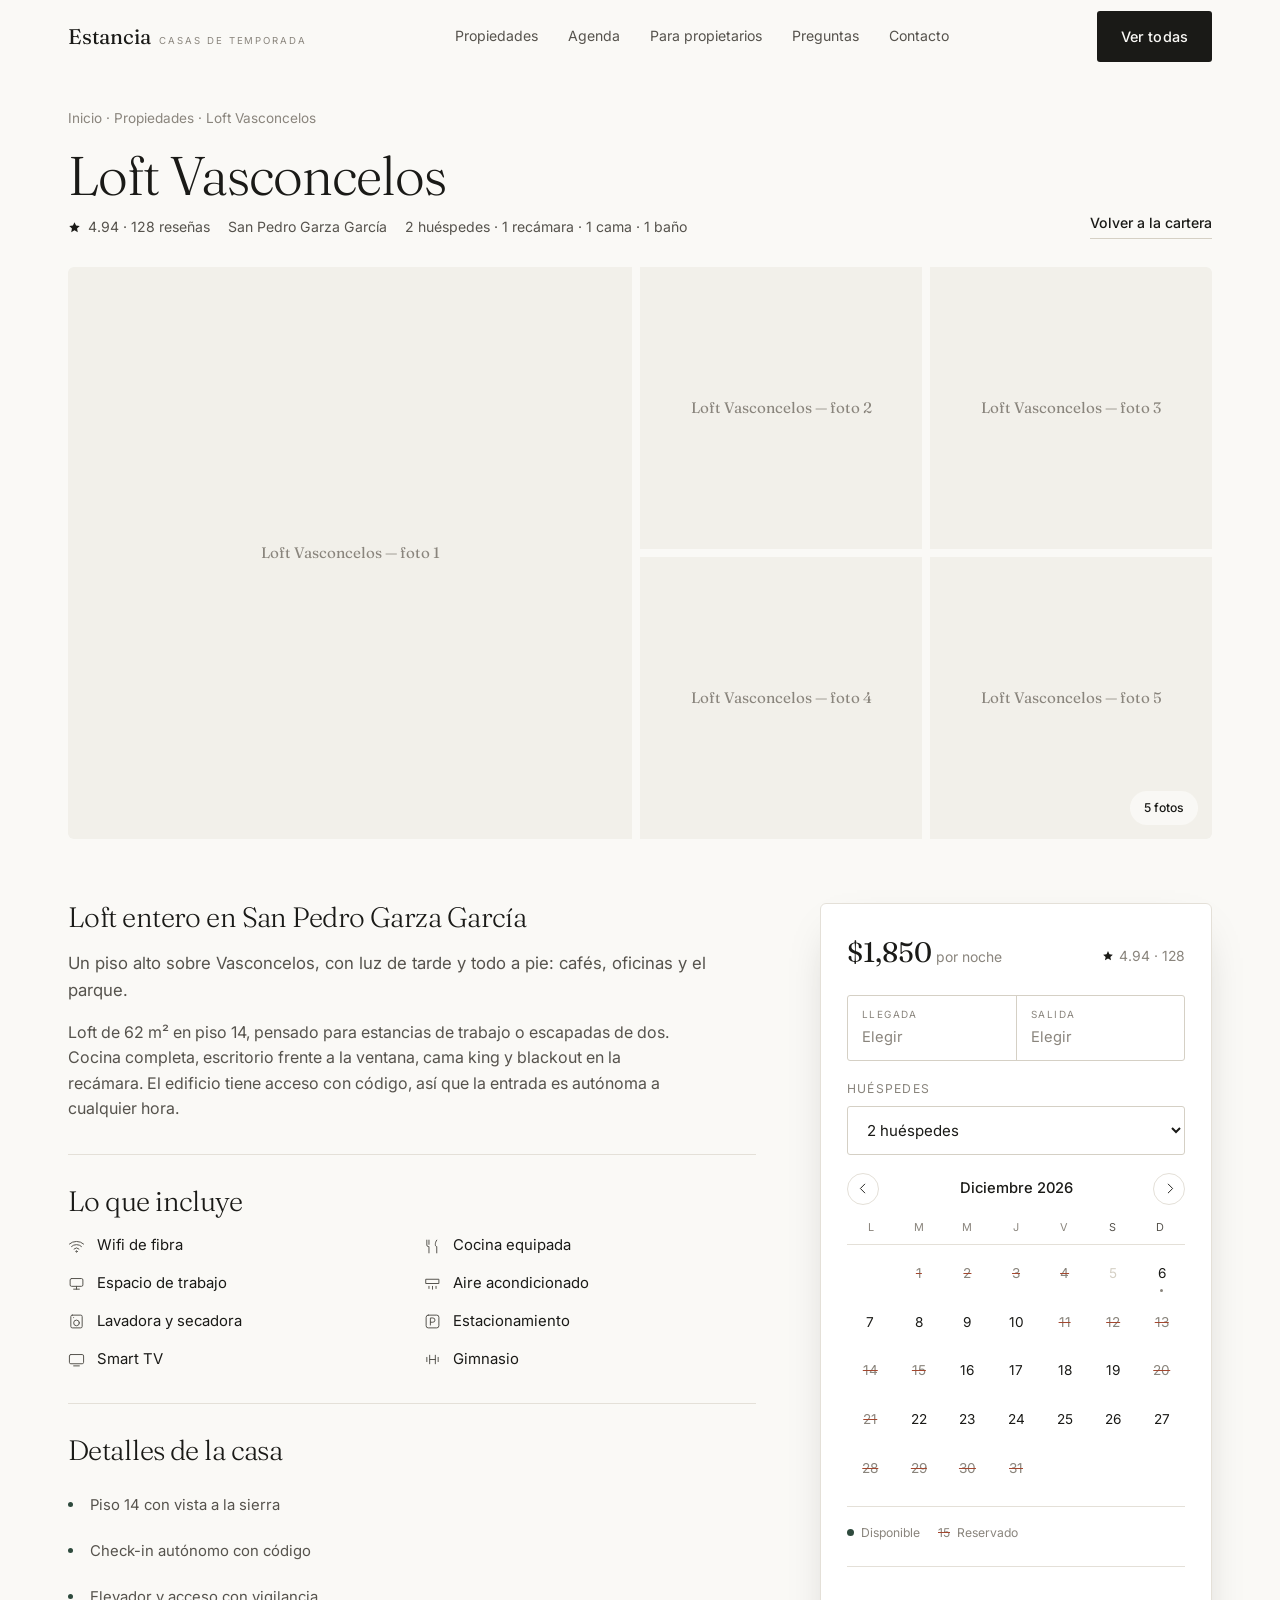
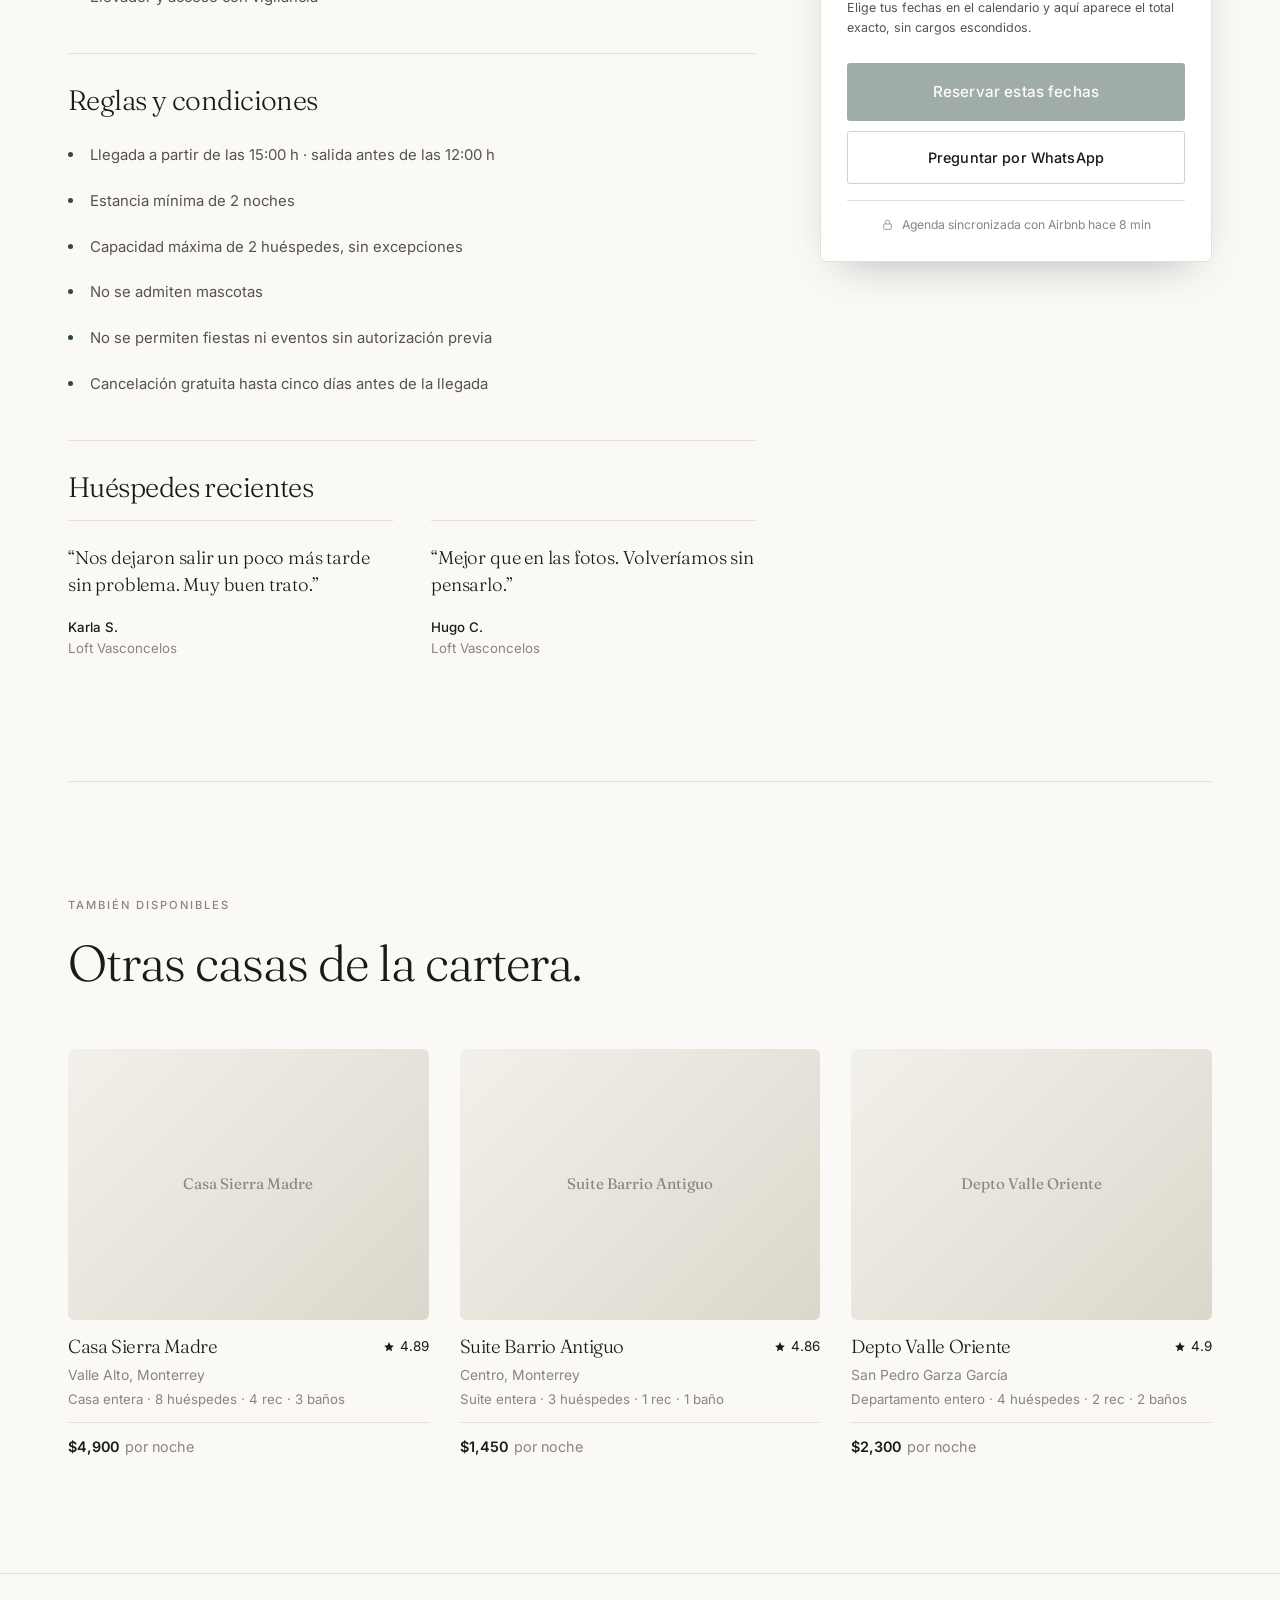
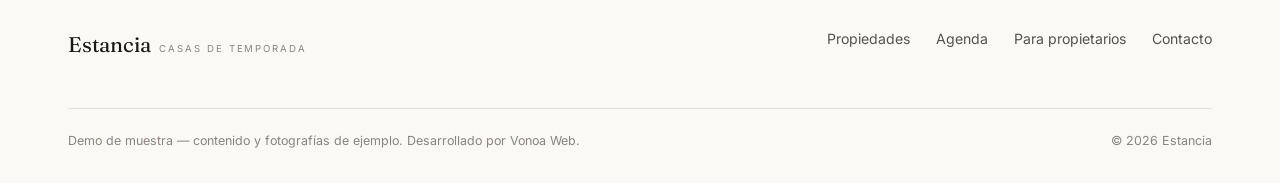
==== propiedad.html @ e2301057 "Demo Estancia: sitio de propiedades con agenda de Airbnb Demo para el prospecto que administra propi" ====
<!DOCTYPE html>
<html lang="es">
<head>
  <meta charset="UTF-8" />
  <meta name="viewport" content="width=device-width, initial-scale=1.0" />
  <title>Propiedad — Estancia</title>
  <meta name="description" content="Disponibilidad en tiempo real, tarifas y reserva de la propiedad." />
  <link rel="preconnect" href="https://fonts.googleapis.com" />
  <link rel="preconnect" href="https://fonts.gstatic.com" crossorigin />
  <link href="https://fonts.googleapis.com/css2?family=Fraunces:opsz,wght@9..144,300;9..144,400;9..144,500&family=Inter:wght@400;500;600&display=swap" rel="stylesheet" />
  <link rel="stylesheet" href="css/styles.css" />
  <link rel="icon" type="image/svg+xml" href="data:image/svg+xml,%3Csvg xmlns='http://www.w3.org/2000/svg' viewBox='0 0 32 32'%3E%3Crect width='32' height='32' fill='%232e4a3d'/%3E%3Cpath d='M8 18l8-7 8 7v7H8z' fill='none' stroke='%23faf9f6' stroke-width='1.6'/%3E%3C/svg%3E" />
</head>
<body>

  <header class="encabezado encabezado--solido" id="encabezado">
    <div class="contenedor encabezado__fila">
      <a href="index.html" class="logo">
        <span class="logo__nombre">Estancia</span>
        <span class="logo__sub">Casas de temporada</span>
      </a>

      <nav class="nav" id="nav">
        <a href="index.html#propiedades">Propiedades</a>
        <a href="index.html#agenda">Agenda</a>
        <a href="index.html#propietarios">Para propietarios</a>
        <a href="index.html#preguntas">Preguntas</a>
        <a href="index.html#contacto">Contacto</a>
      </nav>

      <div class="encabezado__acciones">
        <a href="index.html#propiedades" class="btn btn--solido">Ver todas</a>
        <button class="menu-btn" id="menuBtn" aria-label="Menú" aria-expanded="false">
          <span></span><span></span><span></span>
        </button>
      </div>
    </div>
  </header>

  <main class="contenedor" id="contenido">
    <p class="migas">
      <a href="index.html">Inicio</a> ·
      <a href="index.html#propiedades">Propiedades</a> ·
      <span id="migaNombre"></span>
    </p>

    <div class="prop-cabeza">
      <div>
        <h1 id="propNombre"></h1>
        <div class="prop-cabeza__meta" id="propMeta"></div>
      </div>
      <a href="index.html#propiedades" class="enlace">Volver a la cartera</a>
    </div>

    <div class="galeria" id="galeria"></div>

    <div class="prop-cuerpo">
      <div>
        <section class="bloque">
          <h2 id="propTipo"></h2>
          <p id="propResumen" style="font-size:1.05rem"></p>
          <p id="propDescripcion" style="margin-top:16px"></p>
        </section>

        <section class="bloque">
          <h2>Lo que incluye</h2>
          <ul class="amenidades" id="propAmenidades"></ul>
        </section>

        <section class="bloque">
          <h2>Detalles de la casa</h2>
          <ul class="lista-puntos" id="propDetalles"></ul>
        </section>

        <section class="bloque">
          <h2>Reglas y condiciones</h2>
          <ul class="lista-puntos" id="propReglas"></ul>
        </section>

        <section class="bloque">
          <h2>Huéspedes recientes</h2>
          <div class="resenas" id="propResenas" style="grid-template-columns:1fr 1fr"></div>
        </section>
      </div>

      <aside class="reserva" id="reserva">
        <div class="reserva__precio">
          <div><strong id="precioNoche"></strong> <span>por noche</span></div>
          <span class="ficha__rating" id="ratingPanel"></span>
        </div>

        <div class="reserva__fechas">
          <div class="reserva__fecha">
            <span>Llegada</span>
            <strong class="vacia" id="txtEntrada">Elegir</strong>
          </div>
          <div class="reserva__fecha">
            <span>Salida</span>
            <strong class="vacia" id="txtSalida">Elegir</strong>
          </div>
        </div>

        <div class="campo" style="margin-bottom:18px">
          <label for="huespedesProp">Huéspedes</label>
          <select id="huespedesProp"></select>
        </div>

        <div id="calProp"></div>

        <ul class="desglose" id="desglose"></ul>

        <div class="reserva__acciones">
          <button type="button" class="btn btn--acento btn--grande btn--bloque" id="btnReservar">Reservar estas fechas</button>
          <a class="btn btn--linea btn--bloque" id="btnWhats" target="_blank" rel="noopener">Preguntar por WhatsApp</a>
        </div>

        <p class="reserva__pie" id="pieSincro"></p>
      </aside>
    </div>

    <section class="seccion seccion--linea" id="similares">
      <div class="encabezado-seccion">
        <div>
          <span class="antetitulo">También disponibles</span>
          <h2>Otras casas de la cartera.</h2>
        </div>
      </div>
      <div class="cartera" id="carteraSimilares"></div>
    </section>
  </main>

  <footer class="pie">
    <div class="contenedor">
      <div class="pie__fila">
        <a href="index.html" class="logo">
          <span class="logo__nombre">Estancia</span>
          <span class="logo__sub">Casas de temporada</span>
        </a>
        <nav class="pie__enlaces">
          <a href="index.html#propiedades">Propiedades</a>
          <a href="index.html#agenda">Agenda</a>
          <a href="index.html#propietarios">Para propietarios</a>
          <a href="index.html#contacto">Contacto</a>
        </nav>
      </div>
      <div class="pie__nota">
        <span>Demo de muestra — contenido y fotografías de ejemplo. Desarrollado por Vonoa Web.</span>
        <span>&copy; <span id="anio"></span> Estancia</span>
      </div>
    </div>
  </footer>

  <!-- visor de fotos -->
  <div class="visor" id="visor" role="dialog" aria-modal="true" aria-label="Fotografías">
    <button class="visor__cerrar" id="visorCerrar" aria-label="Cerrar">&times;</button>
    <button class="visor__nav visor__nav--izq" data-visor="-1" aria-label="Anterior">
      <svg viewBox="0 0 24 24"><path d="M14 5l-7 7 7 7"/></svg>
    </button>
    <img id="visorImg" src="" alt="" />
    <button class="visor__nav visor__nav--der" data-visor="1" aria-label="Siguiente">
      <svg viewBox="0 0 24 24"><path d="M10 5l7 7-7 7"/></svg>
    </button>
    <span class="visor__cuenta" id="visorCuenta"></span>
  </div>

  <div class="modal" id="modal" role="dialog" aria-modal="true">
    <div class="modal__caja">
      <button class="modal__cerrar" data-cierra-modal aria-label="Cerrar">&times;</button>
      <div id="modalCuerpo"></div>
    </div>
  </div>

  <div class="aviso-flotante" id="avisoFlotante" role="status"></div>

  <script src="js/data.js"></script>
  <script src="js/calendario.js"></script>
  <script src="js/main.js"></script>
  <script src="js/propiedad.js"></script>
</body>
</html>
---- css/styles.css ----
/* ==========================================================================
   Estancia — hoja de estilo unica
   Papel, tinta y un solo acento. Sin librerias.
   ========================================================================== */

:root {
  --papel: #faf9f6;
  --papel-2: #f2f0ea;
  --blanco: #ffffff;
  --tinta: #1a1a17;
  --tinta-2: #56534d;
  --tinta-3: #8a857d;
  --linea: #e4e0d8;
  --linea-fuerte: #d5d0c5;
  --acento: #2e4a3d;
  --acento-2: #3d6153;
  --acento-suave: #eaf0ec;
  --alerta: #a4472f;

  --serif: 'Fraunces', 'Georgia', serif;
  --sans: 'Inter', -apple-system, BlinkMacSystemFont, 'Segoe UI', sans-serif;

  --r: 3px;
  --r-lg: 6px;
  --sombra: 0 18px 44px -22px rgba(26, 26, 23, 0.35);
  --sombra-suave: 0 2px 14px -6px rgba(26, 26, 23, 0.18);
  --transicion: 0.35s cubic-bezier(0.22, 0.7, 0.2, 1);
  --alto-encabezado: 74px;
}

*,
*::before,
*::after { box-sizing: border-box; }

* { margin: 0; padding: 0; }

html {
  scroll-behavior: smooth;
  scroll-padding-top: calc(var(--alto-encabezado) + 16px);
  -webkit-text-size-adjust: 100%;
}

body {
  background: var(--papel);
  color: var(--tinta);
  font-family: var(--sans);
  font-size: 16px;
  line-height: 1.6;
  font-weight: 400;
  -webkit-font-smoothing: antialiased;
  overflow-x: hidden;
}

img { display: block; max-width: 100%; height: auto; }
a { color: inherit; text-decoration: none; }
button, input, select, textarea { font: inherit; color: inherit; }
button { background: none; border: 0; cursor: pointer; }
ul, ol { list-style: none; }

::selection { background: var(--acento); color: var(--papel); }

:focus-visible {
  outline: 2px solid var(--acento);
  outline-offset: 3px;
  border-radius: 2px;
}

/* ---------- tipografia ---------- */

h1, h2, h3, .serif {
  font-family: var(--serif);
  font-weight: 300;
  letter-spacing: -0.02em;
  line-height: 1.04;
  font-variation-settings: 'SOFT' 0, 'WONK' 0;
}

h1 { font-size: clamp(2.7rem, 6.4vw, 4.8rem); }
h2 { font-size: clamp(2rem, 4.2vw, 3.15rem); }
h3 { font-size: clamp(1.15rem, 2vw, 1.4rem); line-height: 1.2; }

.antetitulo {
  font-family: var(--sans);
  font-size: 0.7rem;
  font-weight: 500;
  letter-spacing: 0.18em;
  text-transform: uppercase;
  color: var(--tinta-3);
  display: block;
  margin-bottom: 22px;
}

.entrada { font-size: clamp(1rem, 1.5vw, 1.12rem); color: var(--tinta-2); max-width: 56ch; }
.tenue { color: var(--tinta-3); }
.min { font-size: 0.85rem; }

/* ---------- estructura ---------- */

.contenedor {
  width: 100%;
  max-width: 1240px;
  margin: 0 auto;
  padding: 0 clamp(20px, 5vw, 48px);
}

.seccion { padding: clamp(70px, 9vw, 130px) 0; }
.seccion--corta { padding: clamp(52px, 6vw, 84px) 0; }
.seccion--linea { border-top: 1px solid var(--linea); }

.encabezado-seccion {
  display: flex;
  align-items: flex-end;
  justify-content: space-between;
  gap: 32px;
  flex-wrap: wrap;
  margin-bottom: clamp(36px, 5vw, 60px);
}
.encabezado-seccion p { max-width: 46ch; color: var(--tinta-2); }

/* ---------- botones ---------- */

.btn {
  display: inline-flex;
  align-items: center;
  justify-content: center;
  gap: 10px;
  padding: 14px 24px;
  border-radius: var(--r);
  font-size: 0.9rem;
  font-weight: 500;
  letter-spacing: 0.01em;
  transition: background var(--transicion), color var(--transicion), border-color var(--transicion), transform var(--transicion);
  white-space: nowrap;
}
.btn svg { width: 17px; height: 17px; flex: none; }

.btn--solido { background: var(--tinta); color: var(--papel); }
.btn--solido:hover { background: var(--acento); }

.btn--acento { background: var(--acento); color: var(--papel); }
.btn--acento:hover { background: var(--acento-2); }

.btn--linea { border: 1px solid var(--linea-fuerte); color: var(--tinta); }
.btn--linea:hover { border-color: var(--tinta); background: var(--blanco); }

.btn--claro { background: var(--papel); color: var(--tinta); }
.btn--claro:hover { background: var(--blanco); }

.btn--bloque { width: 100%; }
.btn--grande { padding: 17px 30px; font-size: 0.95rem; }
.btn[disabled] { opacity: 0.45; cursor: not-allowed; }

.enlace {
  display: inline-flex;
  align-items: center;
  gap: 8px;
  font-size: 0.88rem;
  font-weight: 500;
  border-bottom: 1px solid var(--linea-fuerte);
  padding-bottom: 3px;
  transition: border-color var(--transicion), color var(--transicion);
}
.enlace:hover { border-color: var(--tinta); }
.enlace svg { width: 15px; height: 15px; transition: transform var(--transicion); }
.enlace:hover svg { transform: translateX(4px); }

/* ---------- encabezado ---------- */

.encabezado {
  position: fixed;
  inset: 0 0 auto 0;
  z-index: 60;
  height: var(--alto-encabezado);
  display: flex;
  align-items: center;
  transition: background var(--transicion), border-color var(--transicion);
  border-bottom: 1px solid transparent;
}
.encabezado--solido {
  background: rgba(250, 249, 246, 0.9);
  backdrop-filter: saturate(140%) blur(12px);
  border-bottom-color: var(--linea);
}
.encabezado__fila {
  display: flex;
  align-items: center;
  justify-content: space-between;
  gap: 28px;
  width: 100%;
}

.logo { display: flex; align-items: baseline; gap: 9px; }
.logo__nombre { font-family: var(--serif); font-size: 1.32rem; letter-spacing: -0.01em; }
.logo__sub {
  font-size: 0.6rem;
  letter-spacing: 0.2em;
  text-transform: uppercase;
  color: var(--tinta-3);
  padding-bottom: 2px;
}

.nav { display: flex; align-items: center; gap: 30px; }
.nav a {
  font-size: 0.88rem;
  color: var(--tinta-2);
  transition: color var(--transicion);
  position: relative;
}
.nav a::after {
  content: '';
  position: absolute;
  left: 0;
  bottom: -5px;
  width: 0;
  height: 1px;
  background: var(--tinta);
  transition: width var(--transicion);
}
.nav a:hover { color: var(--tinta); }
.nav a:hover::after { width: 100%; }

.encabezado__acciones { display: flex; align-items: center; gap: 14px; }

.menu-btn { display: none; width: 40px; height: 40px; position: relative; }
.menu-btn span {
  position: absolute;
  left: 9px;
  width: 22px;
  height: 1.5px;
  background: var(--tinta);
  transition: transform var(--transicion), opacity var(--transicion);
}
.menu-btn span:nth-child(1) { top: 15px; }
.menu-btn span:nth-child(2) { top: 21px; }
.menu-btn span:nth-child(3) { top: 27px; }
.menu-abierto .menu-btn span:nth-child(1) { transform: translateY(6px) rotate(45deg); }
.menu-abierto .menu-btn span:nth-child(2) { opacity: 0; }
.menu-abierto .menu-btn span:nth-child(3) { transform: translateY(-6px) rotate(-45deg); }

/* ---------- portada ---------- */

.portada { padding: calc(var(--alto-encabezado) + clamp(42px, 6.5vw, 84px)) 0 0; }
.portada__alto {
  display: grid;
  grid-template-columns: 1.45fr 1fr;
  gap: clamp(26px, 4vw, 64px);
  align-items: end;
}
.portada h1 em { font-style: italic; font-weight: 300; }
.portada__bajada {
  margin-bottom: 10px;
  max-width: 42ch;
  font-size: clamp(1rem, 1.3vw, 1.1rem);
  color: var(--tinta-2);
}

.portada__marco {
  margin-top: clamp(40px, 6vw, 72px);
  position: relative;
  border-radius: var(--r-lg);
  overflow: hidden;
  aspect-ratio: 21 / 9;
  background: var(--papel-2);
}
.portada__marco img { width: 100%; height: 100%; object-fit: cover; }
.portada__sello {
  position: absolute;
  left: 24px;
  bottom: 24px;
  display: flex;
  align-items: center;
  gap: 10px;
  padding: 10px 16px;
  border-radius: 999px;
  background: rgba(250, 249, 246, 0.94);
  backdrop-filter: blur(8px);
  font-size: 0.78rem;
  font-weight: 500;
}

/* ---------- buscador ---------- */

.buscador {
  margin-top: clamp(34px, 4vw, 46px);
  background: var(--blanco);
  border: 1px solid var(--linea);
  border-radius: var(--r-lg);
  box-shadow: var(--sombra-suave);
  display: grid;
  grid-template-columns: 1.1fr 1.1fr 0.9fr auto;
  align-items: stretch;
  position: relative;
  max-width: 880px;
}
.buscador__campo {
  padding: 15px 22px;
  border-right: 1px solid var(--linea);
  text-align: left;
  display: flex;
  flex-direction: column;
  gap: 3px;
  transition: background var(--transicion);
  min-width: 0;
}
.buscador__campo:hover { background: var(--papel); }
.buscador__campo.activo { background: var(--papel); }
.buscador__campo > span {
  font-size: 0.64rem;
  letter-spacing: 0.16em;
  text-transform: uppercase;
  color: var(--tinta-3);
}
.buscador__campo strong,
.buscador__campo select {
  font-size: 0.94rem;
  font-weight: 500;
  border: 0;
  background: none;
  padding: 0;
  cursor: pointer;
  white-space: nowrap;
  overflow: hidden;
  text-overflow: ellipsis;
}
.buscador__campo strong:not(.puesto) { color: var(--tinta-3); font-weight: 400; }
.buscador__accion { padding: 10px; display: flex; align-items: center; }
.buscador__accion .btn { height: 100%; padding-inline: 26px; }

.buscador__popover {
  position: absolute;
  top: calc(100% + 10px);
  left: 0;
  z-index: 40;
  background: var(--blanco);
  border: 1px solid var(--linea);
  border-radius: var(--r-lg);
  box-shadow: var(--sombra);
  padding: 18px 20px 14px;
  display: none;
}
.buscador__popover.abierto { display: block; }
.buscador__popover-pie {
  display: flex;
  justify-content: space-between;
  align-items: center;
  gap: 16px;
  border-top: 1px solid var(--linea);
  margin-top: 8px;
  padding-top: 12px;
}

.buscador__resultado {
  margin-top: 18px;
  font-size: 0.88rem;
  color: var(--tinta-2);
  display: flex;
  align-items: center;
  gap: 14px;
  flex-wrap: wrap;
  min-height: 22px;
}
.buscador__resultado button { text-decoration: underline; text-underline-offset: 3px; font-size: 0.85rem; }

/* ---------- cifras ---------- */

.cifras {
  display: grid;
  grid-template-columns: repeat(4, 1fr);
  gap: 1px;
  background: var(--linea);
  border: 1px solid var(--linea);
  border-radius: var(--r-lg);
  overflow: hidden;
}
.cifra { background: var(--papel); padding: 28px 26px; }
.cifra strong {
  font-family: var(--serif);
  font-size: clamp(1.9rem, 3vw, 2.5rem);
  font-weight: 300;
  display: block;
  line-height: 1;
}
.cifra span { font-size: 0.8rem; color: var(--tinta-3); display: block; margin-top: 10px; }

/* ---------- filtros ---------- */

.filtros { display: flex; gap: 8px; flex-wrap: wrap; }
.chip {
  padding: 8px 16px;
  border: 1px solid var(--linea-fuerte);
  border-radius: 999px;
  font-size: 0.83rem;
  color: var(--tinta-2);
  transition: all var(--transicion);
}
.chip:hover { border-color: var(--tinta); color: var(--tinta); }
.chip.activo { background: var(--tinta); border-color: var(--tinta); color: var(--papel); }

/* ---------- cartera ---------- */

.cartera {
  display: grid;
  grid-template-columns: repeat(3, 1fr);
  gap: clamp(28px, 3vw, 40px) clamp(20px, 2.4vw, 32px);
}

.ficha { display: block; position: relative; }
.ficha__marco {
  position: relative;
  aspect-ratio: 4 / 3;
  border-radius: var(--r-lg);
  overflow: hidden;
  background: var(--papel-2);
}
.ficha__marco img {
  width: 100%;
  height: 100%;
  object-fit: cover;
  transition: transform 0.7s cubic-bezier(0.22, 0.7, 0.2, 1);
}
.ficha:hover .ficha__marco img { transform: scale(1.045); }

.ficha__etiqueta {
  position: absolute;
  top: 14px;
  left: 14px;
  background: rgba(250, 249, 246, 0.94);
  backdrop-filter: blur(6px);
  padding: 6px 12px;
  border-radius: 999px;
  font-size: 0.72rem;
  font-weight: 500;
  letter-spacing: 0.02em;
}
.ficha__etiqueta--libre { background: var(--acento); color: var(--papel); }

.ficha__cuerpo { padding-top: 16px; }
.ficha__titulo {
  display: flex;
  align-items: baseline;
  justify-content: space-between;
  gap: 14px;
}
.ficha__titulo h3 { font-size: 1.18rem; }
.ficha__rating { font-size: 0.84rem; display: flex; align-items: center; gap: 5px; white-space: nowrap; }
.ficha__rating svg { width: 12px; height: 12px; fill: var(--tinta); }
.ficha__zona { font-size: 0.87rem; color: var(--tinta-3); margin-top: 5px; }
.ficha__meta { font-size: 0.83rem; color: var(--tinta-3); margin-top: 3px; }
.ficha__precio {
  margin-top: 12px;
  font-size: 0.9rem;
  display: flex;
  align-items: baseline;
  gap: 6px;
  border-top: 1px solid var(--linea);
  padding-top: 12px;
}
.ficha__precio strong { font-weight: 600; }
.ficha--oculta { display: none; }

.vacio {
  grid-column: 1 / -1;
  text-align: center;
  padding: 60px 20px;
  border: 1px dashed var(--linea-fuerte);
  border-radius: var(--r-lg);
  color: var(--tinta-2);
}

/* ---------- calendario ---------- */

.cal { --celda: 40px; user-select: none; }

.cal__barra {
  display: flex;
  align-items: center;
  justify-content: space-between;
  gap: 12px;
  margin-bottom: 14px;
}
.cal__meses-titulo {
  flex: 1;
  display: flex;
  justify-content: space-around;
  gap: 20px;
}
.cal__meses-titulo span {
  font-size: 0.92rem;
  font-weight: 500;
  text-align: center;
  flex: 1;
}
.cal__nav {
  width: 32px;
  height: 32px;
  border: 1px solid var(--linea);
  border-radius: 999px;
  display: grid;
  place-items: center;
  transition: border-color var(--transicion), background var(--transicion);
  flex: none;
}
.cal__nav:hover { border-color: var(--tinta); background: var(--blanco); }
.cal__nav svg { width: 15px; height: 15px; fill: none; stroke: currentColor; stroke-width: 1.5; stroke-linecap: round; stroke-linejoin: round; }

.cal__meses { display: flex; gap: 30px; }
.cal__mes { flex: 1; min-width: 0; }

.cal__semana, .cal__grid { display: grid; grid-template-columns: repeat(7, 1fr); }
.cal__semana {
  margin-bottom: 6px;
  border-bottom: 1px solid var(--linea);
  padding-bottom: 8px;
}
.cal__semana span {
  text-align: center;
  font-size: 0.68rem;
  letter-spacing: 0.08em;
  color: var(--tinta-3);
  text-transform: uppercase;
}
.cal__semana .es-finde { color: var(--tinta-2); }

.cal__grid { gap: 2px; }
.cal__hueco { aspect-ratio: 1; }

.cal__dia {
  aspect-ratio: 1;
  display: grid;
  place-items: center;
  font-size: 0.85rem;
  border-radius: var(--r);
  position: relative;
  transition: background var(--transicion), color var(--transicion);
}
button.cal__dia:not([disabled]):hover { background: var(--papel-2); }

.cal__dia--pasado { color: var(--linea-fuerte); }
.cal__dia--ocupado {
  color: var(--tinta-3);
  text-decoration: line-through;
  text-decoration-color: var(--alerta);
  text-decoration-thickness: 1px;
}
.cal__dia--hoy::after {
  content: '';
  position: absolute;
  bottom: 5px;
  width: 3px;
  height: 3px;
  border-radius: 999px;
  background: var(--tinta-3);
}

.cal__dia--rango { background: var(--acento-suave); border-radius: 0; }
.cal__dia--entrada,
.cal__dia--salida { background: var(--acento) !important; color: var(--papel); }
.cal__dia--entrada { border-radius: var(--r) 0 0 var(--r); }
.cal__dia--salida { border-radius: 0 var(--r) var(--r) 0; }
.cal__dia--entrada.cal__dia--salida { border-radius: var(--r); }
.cal__dia--tentativo { opacity: 0.75; }
.cal__dia--salida.cal__dia--ocupado { text-decoration: none; }

.cal__pie {
  display: flex;
  align-items: center;
  justify-content: space-between;
  gap: 16px;
  flex-wrap: wrap;
  margin-top: 14px;
  padding-top: 12px;
  border-top: 1px solid var(--linea);
  min-height: 40px;
}
.cal__leyenda { display: flex; gap: 18px; font-size: 0.76rem; color: var(--tinta-3); }
.cal__leyenda li { display: flex; align-items: center; gap: 7px; }
.punto { width: 7px; height: 7px; border-radius: 999px; display: inline-block; }
.punto--libre { background: var(--acento); }
.punto--ocupado { background: var(--linea-fuerte); }
.muestra-ocupado {
  color: var(--tinta-3);
  text-decoration: line-through;
  text-decoration-color: var(--alerta);
  font-size: 0.76rem;
}
.cal__aviso { font-size: 0.78rem; color: var(--alerta); text-align: right; }

.cal--lectura .cal__dia { cursor: default; }
.cal--lectura .cal__dia--ocupado {
  background: var(--papel-2);
  text-decoration: none;
  color: var(--tinta-3);
}
/* un dia que ya paso no se pinta como ocupado: seria ruido */
.cal--lectura .cal__dia--pasado { background: none; color: var(--linea-fuerte); }

/* ---------- sincronizacion ---------- */

.sincro { display: grid; grid-template-columns: 1fr 1fr; gap: clamp(36px, 5vw, 80px); align-items: center; }

.pasos { margin-top: 34px; }
.pasos li {
  display: grid;
  grid-template-columns: 30px 1fr;
  gap: 18px;
  padding: 20px 0;
  border-top: 1px solid var(--linea);
}
.pasos li:last-child { border-bottom: 1px solid var(--linea); }
.pasos b {
  font-family: var(--serif);
  font-size: 1.05rem;
  font-weight: 400;
  color: var(--tinta-3);
}
.pasos h3 { font-size: 1.02rem; font-family: var(--sans); font-weight: 600; letter-spacing: 0; }
.pasos p { font-size: 0.9rem; color: var(--tinta-2); margin-top: 5px; }

.panel-agenda {
  background: var(--blanco);
  border: 1px solid var(--linea);
  border-radius: var(--r-lg);
  padding: clamp(20px, 2.5vw, 28px);
  box-shadow: var(--sombra-suave);
}
.panel-agenda__cabeza {
  display: flex;
  justify-content: space-between;
  align-items: flex-start;
  gap: 16px;
  margin-bottom: 18px;
}
.panel-agenda__cabeza h3 { font-family: var(--sans); font-size: 1rem; font-weight: 600; letter-spacing: 0; }
.panel-agenda__cabeza p { font-size: 0.8rem; color: var(--tinta-3); margin-top: 3px; }

.sello-sincro {
  display: inline-flex;
  align-items: center;
  gap: 8px;
  font-size: 0.74rem;
  font-weight: 500;
  color: var(--acento);
  background: var(--acento-suave);
  padding: 6px 12px;
  border-radius: 999px;
  white-space: nowrap;
}
.sello-sincro i {
  width: 6px;
  height: 6px;
  border-radius: 999px;
  background: var(--acento);
  animation: latido 2.4s ease-in-out infinite;
}
@keyframes latido {
  0%, 100% { opacity: 1; transform: scale(1); }
  50% { opacity: 0.35; transform: scale(0.8); }
}

.selector-prop { display: flex; gap: 6px; flex-wrap: wrap; margin-bottom: 20px; }
.selector-prop button {
  font-size: 0.78rem;
  padding: 6px 12px;
  border-radius: 999px;
  border: 1px solid var(--linea);
  color: var(--tinta-2);
  transition: all var(--transicion);
}
.selector-prop button.activo { background: var(--acento-suave); border-color: var(--acento); color: var(--acento); }

.panel-agenda__pie {
  margin-top: 18px;
  padding-top: 16px;
  border-top: 1px solid var(--linea);
  display: flex;
  justify-content: space-between;
  gap: 12px;
  font-size: 0.8rem;
  color: var(--tinta-3);
  flex-wrap: wrap;
}

/* ---------- bloque oscuro ---------- */

.oscuro { background: var(--tinta); color: var(--papel); }
.oscuro h2, .oscuro h3 { color: var(--papel); }
.oscuro .antetitulo { color: rgba(250, 249, 246, 0.5); }
.oscuro p { color: rgba(250, 249, 246, 0.72); }
.oscuro .servicios li { border-top-color: rgba(250, 249, 246, 0.16); }
.oscuro .servicios li:last-child { border-bottom-color: rgba(250, 249, 246, 0.16); }

.propietarios { display: grid; grid-template-columns: 0.9fr 1.1fr; gap: clamp(36px, 5vw, 80px); }
.servicios li { padding: 22px 0; border-top: 1px solid var(--linea); }
.servicios li:last-child { border-bottom: 1px solid var(--linea); }
.servicios h3 { font-family: var(--sans); font-size: 1rem; font-weight: 600; letter-spacing: 0; }
.servicios p { font-size: 0.9rem; margin-top: 6px; }

/* ---------- resenas ---------- */

.resenas { display: grid; grid-template-columns: repeat(3, 1fr); gap: clamp(24px, 3vw, 44px); }
.resena { border-top: 1px solid var(--linea); padding-top: 24px; }
.resena blockquote {
  font-family: var(--serif);
  font-size: 1.16rem;
  font-weight: 300;
  line-height: 1.45;
  letter-spacing: -0.01em;
}
.resena figcaption { margin-top: 18px; font-size: 0.83rem; color: var(--tinta-3); }
.resena figcaption strong { color: var(--tinta); font-weight: 500; display: block; }

/* ---------- preguntas ---------- */

.preguntas { max-width: 800px; }
.preguntas details { border-bottom: 1px solid var(--linea); }
.preguntas details:first-child { border-top: 1px solid var(--linea); }
.preguntas summary {
  padding: 24px 0;
  cursor: pointer;
  list-style: none;
  display: flex;
  justify-content: space-between;
  gap: 24px;
  align-items: center;
  font-size: 1.02rem;
  font-weight: 500;
}
.preguntas summary::-webkit-details-marker { display: none; }
.preguntas summary::after {
  content: '';
  width: 11px;
  height: 11px;
  flex: none;
  border-right: 1.5px solid var(--tinta-3);
  border-bottom: 1.5px solid var(--tinta-3);
  transform: rotate(45deg) translate(-2px, -2px);
  transition: transform var(--transicion);
}
.preguntas details[open] summary::after { transform: rotate(-135deg) translate(-2px, -2px); }
.preguntas p { padding-bottom: 26px; color: var(--tinta-2); max-width: 68ch; }

/* ---------- contacto ---------- */

.contacto { display: grid; grid-template-columns: 1fr 1fr; gap: clamp(36px, 5vw, 80px); }
.formulario { display: grid; gap: 16px; }
.campo { display: grid; gap: 7px; }
.campo label { font-size: 0.76rem; letter-spacing: 0.1em; text-transform: uppercase; color: var(--tinta-3); }
.campo input,
.campo textarea,
.campo select {
  border: 1px solid var(--linea-fuerte);
  border-radius: var(--r);
  padding: 13px 15px;
  background: var(--blanco);
  font-size: 0.94rem;
  transition: border-color var(--transicion);
  width: 100%;
}
.campo textarea { resize: vertical; min-height: 110px; }
.campo input:focus, .campo textarea:focus, .campo select:focus { outline: none; border-color: var(--acento); }
.dupla { display: grid; grid-template-columns: 1fr 1fr; gap: 16px; }

.datos-contacto li { padding: 18px 0; border-top: 1px solid var(--linea); }
.datos-contacto li:last-child { border-bottom: 1px solid var(--linea); }
.datos-contacto span { font-size: 0.74rem; letter-spacing: 0.12em; text-transform: uppercase; color: var(--tinta-3); display: block; margin-bottom: 5px; }
.datos-contacto a, .datos-contacto strong { font-size: 1rem; font-weight: 500; }

/* ---------- pie ---------- */

.pie { border-top: 1px solid var(--linea); padding: 54px 0 32px; }
.pie__fila { display: flex; justify-content: space-between; gap: 32px; flex-wrap: wrap; align-items: flex-start; }
.pie__enlaces { display: flex; gap: 26px; flex-wrap: wrap; font-size: 0.88rem; color: var(--tinta-2); }
.pie__enlaces a:hover { color: var(--tinta); }
.pie__nota {
  margin-top: 46px;
  padding-top: 22px;
  border-top: 1px solid var(--linea);
  display: flex;
  justify-content: space-between;
  gap: 20px;
  flex-wrap: wrap;
  font-size: 0.78rem;
  color: var(--tinta-3);
}

/* ---------- pagina de propiedad ---------- */

.migas {
  padding-top: calc(var(--alto-encabezado) + 34px);
  font-size: 0.85rem;
  color: var(--tinta-3);
}
.migas a:hover { color: var(--tinta); }

.prop-cabeza {
  display: flex;
  justify-content: space-between;
  align-items: flex-end;
  gap: 28px;
  flex-wrap: wrap;
  margin: 18px 0 28px;
}
.prop-cabeza h1 { font-size: clamp(2.2rem, 4.4vw, 3.4rem); }
.prop-cabeza__meta { display: flex; gap: 18px; flex-wrap: wrap; font-size: 0.88rem; color: var(--tinta-2); margin-top: 12px; }
.prop-cabeza__meta span { display: flex; align-items: center; gap: 7px; }
.prop-cabeza__meta svg { width: 13px; height: 13px; fill: var(--tinta); }

.galeria {
  display: grid;
  grid-template-columns: 2fr 1fr 1fr;
  grid-template-rows: repeat(2, 1fr);
  gap: 8px;
  aspect-ratio: 16 / 8;
  border-radius: var(--r-lg);
  overflow: hidden;
}
.galeria button { position: relative; overflow: hidden; background: var(--papel-2); }
.galeria button:first-child { grid-row: span 2; }
.galeria img { width: 100%; height: 100%; object-fit: cover; transition: transform 0.7s cubic-bezier(0.22, 0.7, 0.2, 1); }
.galeria button:hover img { transform: scale(1.04); }
.galeria__mas {
  position: absolute;
  right: 14px;
  bottom: 14px;
  background: rgba(250, 249, 246, 0.94);
  padding: 7px 14px;
  border-radius: 999px;
  font-size: 0.76rem;
  font-weight: 500;
}

.prop-cuerpo {
  display: grid;
  grid-template-columns: 1fr 392px;
  gap: clamp(40px, 5vw, 72px);
  align-items: start;
  padding: clamp(44px, 5vw, 68px) 0 clamp(60px, 7vw, 100px);
}

.bloque { padding: 32px 0; border-top: 1px solid var(--linea); }
.bloque:first-child { border-top: 0; padding-top: 0; }
.bloque h2 { font-size: clamp(1.4rem, 2.2vw, 1.75rem); margin-bottom: 18px; }
.bloque p { color: var(--tinta-2); max-width: 62ch; }

.amenidades { display: grid; grid-template-columns: repeat(2, 1fr); gap: 14px 24px; }
.amenidades li { display: flex; align-items: center; gap: 12px; font-size: 0.93rem; }
.amenidades svg { width: 17px; height: 17px; flex: none; stroke: var(--tinta-2); fill: none; stroke-width: 1.4; stroke-linecap: round; stroke-linejoin: round; }

.lista-puntos li { padding: 11px 0 11px 22px; position: relative; font-size: 0.93rem; color: var(--tinta-2); }
.lista-puntos li::before {
  content: '';
  position: absolute;
  left: 0;
  top: 19px;
  width: 5px;
  height: 5px;
  border-radius: 999px;
  background: var(--acento);
}

/* panel de reserva */

.reserva {
  position: sticky;
  top: calc(var(--alto-encabezado) + 22px);
  background: var(--blanco);
  border: 1px solid var(--linea);
  border-radius: var(--r-lg);
  box-shadow: var(--sombra);
  padding: clamp(20px, 2.4vw, 26px);
}
.reserva__precio { display: flex; align-items: baseline; justify-content: space-between; gap: 12px; flex-wrap: wrap; }
.reserva__precio strong { font-family: var(--serif); font-size: 1.75rem; font-weight: 400; }
.reserva__precio span { font-size: 0.87rem; color: var(--tinta-3); }

.reserva__fechas {
  display: grid;
  grid-template-columns: 1fr 1fr;
  border: 1px solid var(--linea-fuerte);
  border-radius: var(--r);
  margin: 20px 0 18px;
  overflow: hidden;
}
.reserva__fecha { padding: 11px 14px; }
.reserva__fecha + .reserva__fecha { border-left: 1px solid var(--linea-fuerte); }
.reserva__fecha span { font-size: 0.62rem; letter-spacing: 0.14em; text-transform: uppercase; color: var(--tinta-3); display: block; }
.reserva__fecha strong { font-size: 0.92rem; font-weight: 500; display: block; margin-top: 3px; }
.reserva__fecha strong.vacia { color: var(--tinta-3); font-weight: 400; }

.desglose { margin: 20px 0 18px; padding-top: 18px; border-top: 1px solid var(--linea); font-size: 0.9rem; }
.desglose li { display: flex; justify-content: space-between; gap: 16px; padding: 7px 0; color: var(--tinta-2); }
.desglose li.descuento { color: var(--acento); }
.desglose li.total {
  border-top: 1px solid var(--linea);
  margin-top: 10px;
  padding-top: 14px;
  color: var(--tinta);
  font-weight: 600;
  font-size: 1rem;
}
.desglose__nota { font-size: 0.78rem; color: var(--tinta-3); margin-top: 6px; }

.reserva__acciones { display: grid; gap: 10px; }
.reserva__pie svg {
  width: 13px;
  height: 13px;
  flex: none;
  fill: none;
  stroke: currentColor;
  stroke-width: 1.5;
}
.reserva__pie {
  margin-top: 16px;
  padding-top: 14px;
  border-top: 1px solid var(--linea);
  font-size: 0.76rem;
  color: var(--tinta-3);
  display: flex;
  align-items: center;
  gap: 8px;
  justify-content: center;
  text-align: center;
}

/* ---------- galeria ampliada ---------- */

.visor {
  position: fixed;
  inset: 0;
  z-index: 90;
  background: rgba(20, 19, 16, 0.94);
  display: none;
  place-items: center;
  padding: clamp(16px, 4vw, 48px);
}
.visor.abierto { display: grid; }
.visor img { max-width: 100%; max-height: 84vh; object-fit: contain; border-radius: var(--r); }
.visor__cerrar { position: absolute; top: 20px; right: 24px; color: var(--papel); font-size: 1.6rem; line-height: 1; padding: 8px; }
.visor__nav {
  position: absolute;
  top: 50%;
  transform: translateY(-50%);
  color: var(--papel);
  width: 46px;
  height: 46px;
  display: grid;
  place-items: center;
  border: 1px solid rgba(250, 249, 246, 0.3);
  border-radius: 999px;
  transition: background var(--transicion);
}
.visor__nav:hover { background: rgba(250, 249, 246, 0.14); }
.visor__nav svg { width: 18px; height: 18px; fill: none; stroke: currentColor; stroke-width: 1.5; stroke-linecap: round; stroke-linejoin: round; }
.visor__nav--izq { left: clamp(12px, 3vw, 32px); }
.visor__nav--der { right: clamp(12px, 3vw, 32px); }
.visor__cuenta { position: absolute; bottom: 26px; color: rgba(250, 249, 246, 0.7); font-size: 0.82rem; }

/* ---------- modal ---------- */

.modal {
  position: fixed;
  inset: 0;
  z-index: 95;
  background: rgba(20, 19, 16, 0.55);
  backdrop-filter: blur(3px);
  display: none;
  place-items: center;
  padding: 20px;
}
.modal.abierto { display: grid; }
.modal__caja {
  background: var(--papel);
  border-radius: var(--r-lg);
  max-width: 520px;
  width: 100%;
  padding: clamp(26px, 4vw, 38px);
  box-shadow: var(--sombra);
  position: relative;
  max-height: 90vh;
  overflow-y: auto;
}
.modal__cerrar { position: absolute; top: 14px; right: 18px; font-size: 1.5rem; line-height: 1; color: var(--tinta-3); }
.modal__cerrar:hover { color: var(--tinta); }
.modal h3 { margin-bottom: 8px; }
.modal p { color: var(--tinta-2); font-size: 0.93rem; }
.modal .resumen {
  margin: 22px 0;
  border: 1px solid var(--linea);
  border-radius: var(--r);
  background: var(--blanco);
}
.modal .resumen li {
  display: flex;
  justify-content: space-between;
  gap: 16px;
  padding: 12px 16px;
  font-size: 0.9rem;
  border-bottom: 1px solid var(--linea);
}
.modal .resumen li:last-child { border-bottom: 0; font-weight: 600; }
.modal .resumen span { color: var(--tinta-3); }
.enlace-demo {
  display: block;
  background: var(--papel-2);
  border-radius: var(--r);
  padding: 12px 14px;
  font-family: ui-monospace, 'SF Mono', Menlo, monospace;
  font-size: 0.76rem;
  color: var(--tinta-2);
  word-break: break-all;
  margin-bottom: 18px;
}
.modal__acciones { display: grid; grid-template-columns: 1fr 1fr; gap: 10px; }

/* ---------- aviso flotante ---------- */

.aviso-flotante {
  position: fixed;
  left: 50%;
  bottom: 28px;
  transform: translate(-50%, 20px);
  background: var(--tinta);
  color: var(--papel);
  padding: 12px 22px;
  border-radius: 999px;
  font-size: 0.85rem;
  z-index: 100;
  opacity: 0;
  pointer-events: none;
  transition: opacity var(--transicion), transform var(--transicion);
}
.aviso-flotante.visible { opacity: 1; transform: translate(-50%, 0); }

/* ---------- imagen sin cargar ---------- */

.sin-foto {
  background:
    linear-gradient(135deg, var(--papel-2) 0%, #e7e3da 55%, #dcd7cc 100%);
  position: relative;
}
.sin-foto::after {
  content: attr(data-nombre);
  position: absolute;
  inset: 0;
  display: grid;
  place-items: center;
  font-family: var(--serif);
  font-size: 0.95rem;
  color: var(--tinta-3);
  text-align: center;
  padding: 12px;
}
.sin-foto img { display: none; }

/* ---------- animacion de entrada ---------- */

.revelar {
  opacity: 0;
  transform: translateY(16px);
  transition: opacity 0.75s cubic-bezier(0.22, 0.7, 0.2, 1), transform 0.75s cubic-bezier(0.22, 0.7, 0.2, 1);
}
.revelar.visible { opacity: 1; transform: none; }

/* ==========================================================================
   Adaptable
   ========================================================================== */

@media (max-width: 1080px) {
  .prop-cuerpo { grid-template-columns: 1fr 340px; }
  .cartera { grid-template-columns: repeat(2, 1fr); }
}

@media (max-width: 900px) {
  .sincro, .propietarios, .contacto { grid-template-columns: 1fr; }
  .resenas { grid-template-columns: 1fr; gap: 8px; }
  .cifras { grid-template-columns: repeat(2, 1fr); }
  .prop-cuerpo { grid-template-columns: 1fr; }
  .reserva { position: static; }
  .galeria { grid-template-columns: 1fr 1fr; aspect-ratio: 4 / 3; }
  .galeria button:first-child { grid-column: span 2; grid-row: auto; }
  .galeria button:nth-child(n + 4) { display: none; }
}

@media (max-width: 820px) {
  .nav {
    position: fixed;
    inset: var(--alto-encabezado) 0 auto 0;
    background: var(--papel);
    flex-direction: column;
    align-items: flex-start;
    gap: 0;
    padding: 12px clamp(20px, 5vw, 48px) 28px;
    border-bottom: 1px solid var(--linea);
    transform: translateY(-130%);
    transition: transform var(--transicion);
    box-shadow: var(--sombra);
  }
  .menu-abierto .nav { transform: none; }
  .nav a { padding: 15px 0; width: 100%; border-bottom: 1px solid var(--linea); font-size: 1rem; }
  .nav a::after { display: none; }
  .menu-btn { display: block; }
  .encabezado__acciones .btn { display: none; }

  .buscador { grid-template-columns: 1fr 1fr; max-width: none; }
  .buscador__campo:nth-child(2) { border-right: 0; }
  .buscador__campo:nth-child(3) { border-right: 0; border-top: 1px solid var(--linea); }
  .buscador__accion { border-top: 1px solid var(--linea); padding: 12px; }
  .buscador__popover { left: 0; right: 0; }

  .portada__alto { grid-template-columns: 1fr; gap: 22px; }
  .portada__bajada { margin-bottom: 0; }
  .portada__marco { aspect-ratio: 16 / 10; }
  .prop-cabeza { align-items: flex-start; }
}

@media (max-width: 560px) {
  :root { --alto-encabezado: 66px; }
  .cartera { grid-template-columns: 1fr; }
  .cifras { grid-template-columns: 1fr; }
  .amenidades { grid-template-columns: 1fr; }
  .dupla { grid-template-columns: 1fr; }
  .modal__acciones { grid-template-columns: 1fr; }
  .encabezado-seccion { align-items: flex-start; }
  .cal { --celda: 36px; }
  .galeria { aspect-ratio: 3 / 2; }
  .galeria button:nth-child(n + 3) { display: none; }
  .portada__sello { left: 14px; bottom: 14px; font-size: 0.72rem; padding: 8px 13px; }
}

@media (prefers-reduced-motion: reduce) {
  *, *::before, *::after {
    animation-duration: 0.01ms !important;
    animation-iteration-count: 1 !important;
    transition-duration: 0.01ms !important;
    scroll-behavior: auto !important;
  }
  .revelar { opacity: 1; transform: none; }
}

@media print {
  .encabezado, .buscador, .reserva__acciones, .menu-btn { display: none; }
}
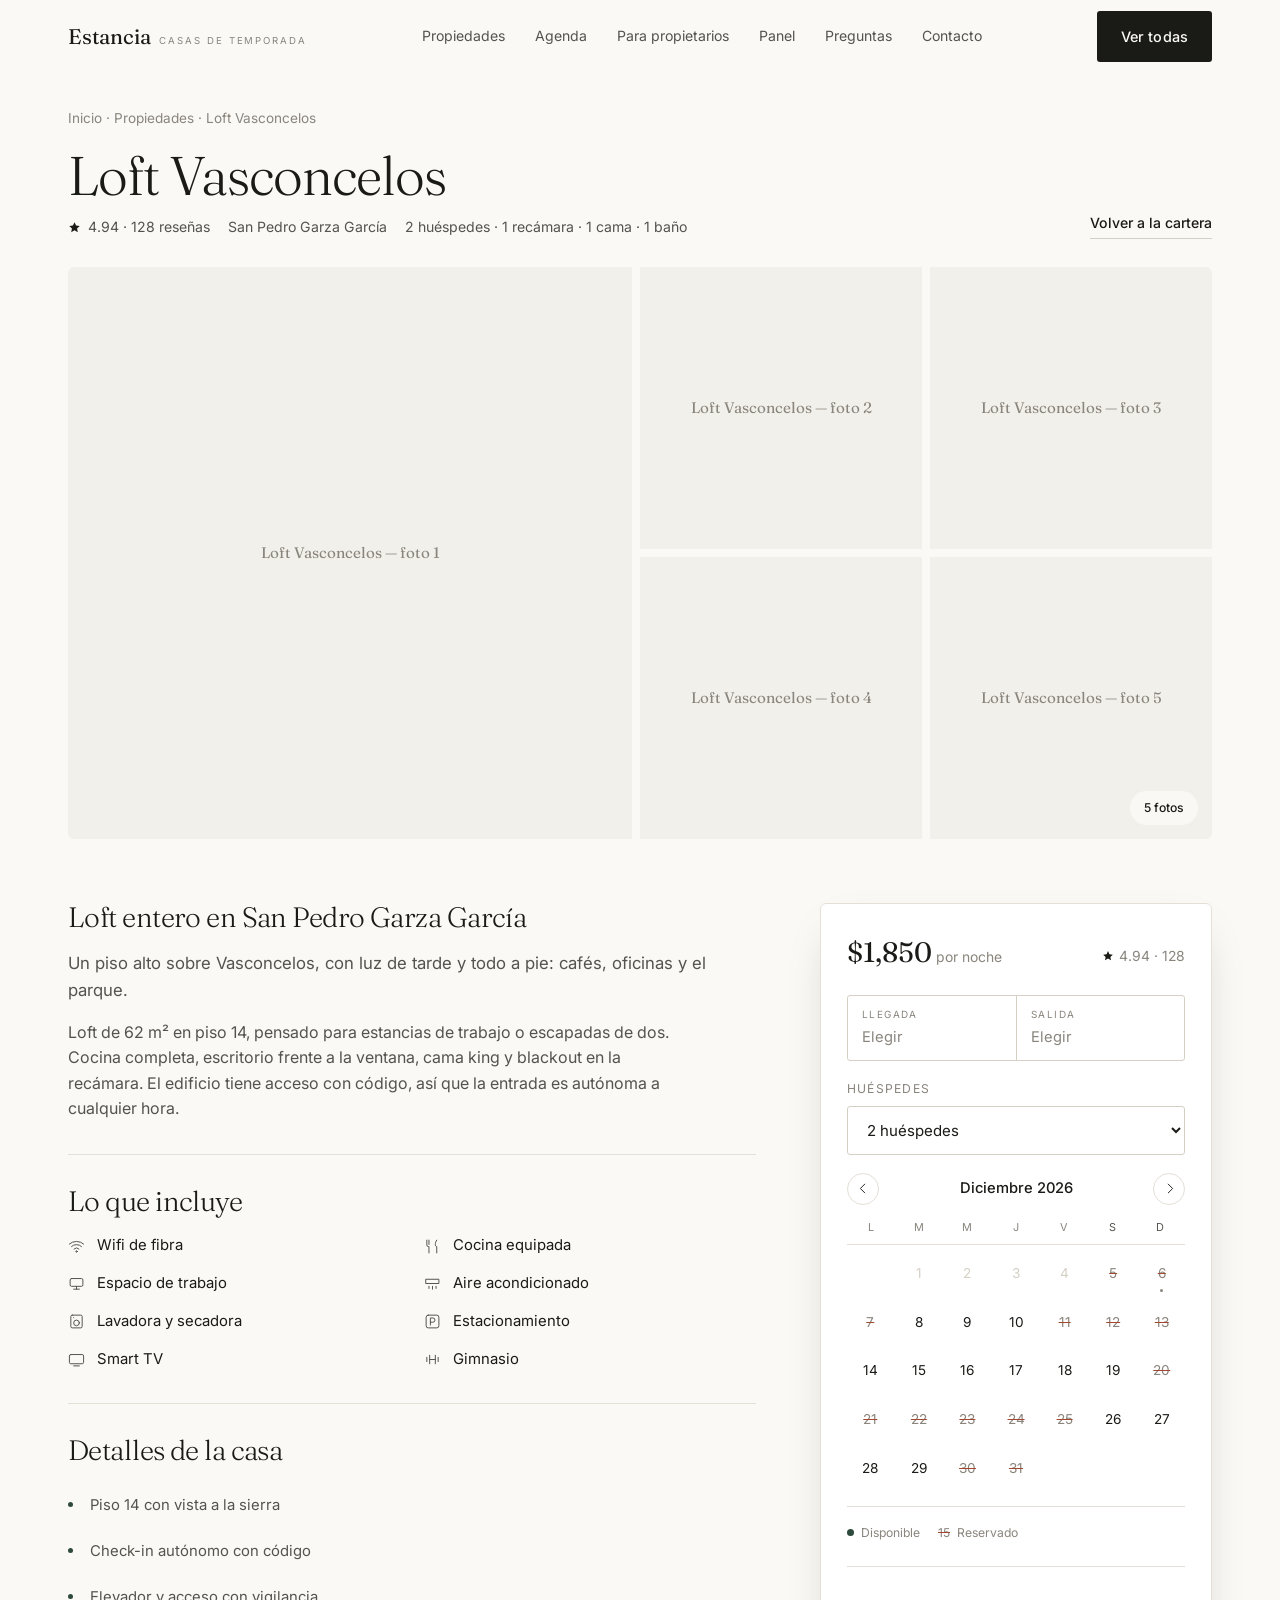
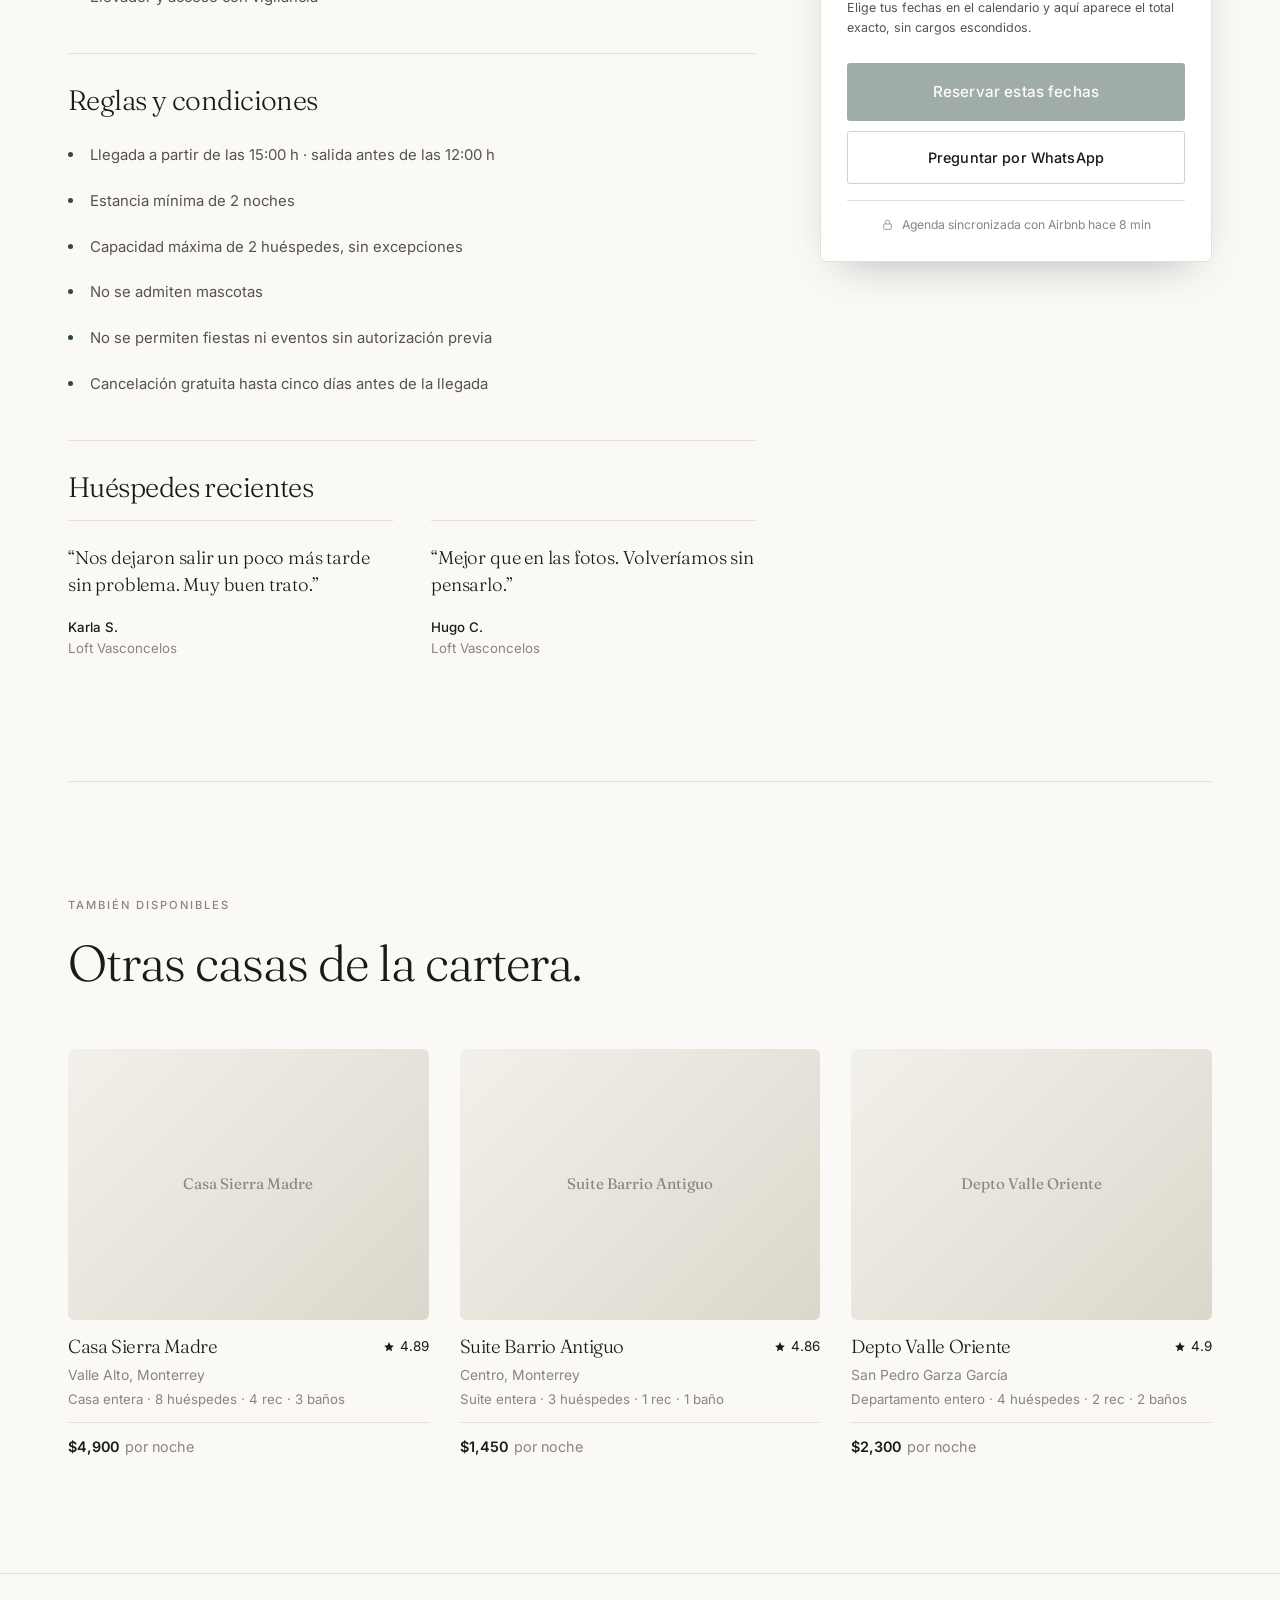
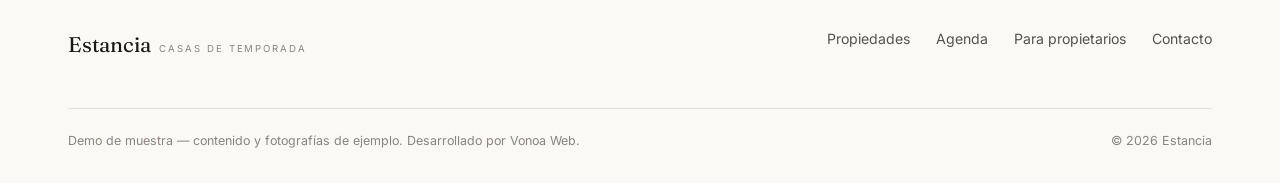
==== commit 9a54d1f5: "Panel del anfitrion: la agenda de las seis casas en una pantalla El cliente administra propiedades, " ====
--- a/propiedad.html
+++ b/propiedad.html
@@ -24,6 +24,7 @@
         <a href="index.html#propiedades">Propiedades</a>
         <a href="index.html#agenda">Agenda</a>
         <a href="index.html#propietarios">Para propietarios</a>
+        <a href="panel.html">Panel</a>
         <a href="index.html#preguntas">Preguntas</a>
         <a href="index.html#contacto">Contacto</a>
       </nav>
--- a/css/styles.css
+++ b/css/styles.css
@@ -1140,3 +1140,290 @@
 @media print {
   .encabezado, .buscador, .reserva__acciones, .menu-btn { display: none; }
 }
+
+/* ==========================================================================
+   Panel del anfitrion — panel.html
+   Misma paleta, otra densidad: aqui manda el dato, no la foto.
+   ========================================================================== */
+
+/* ---------- cabecera del panel ---------- */
+
+.panel-cabeza {
+  display: grid;
+  grid-template-columns: 1fr auto;
+  gap: clamp(20px, 3vw, 48px);
+  align-items: end;
+  margin-top: calc(var(--alto-encabezado) + clamp(30px, 4vw, 54px));
+  margin-bottom: clamp(26px, 3.4vw, 40px);
+}
+.panel-cabeza h1 { font-family: var(--serif); font-size: clamp(2rem, 3.6vw, 2.9rem); }
+.panel-cabeza__pie { font-size: 0.85rem; color: var(--tinta-3); margin-top: 10px; }
+.panel-cabeza__aviso {
+  background: var(--acento-suave);
+  border-left: 3px solid var(--acento);
+  border-radius: 0 var(--r) var(--r) 0;
+  padding: 12px 16px;
+  font-size: 0.8rem;
+  color: var(--tinta-2);
+  max-width: 44ch;
+}
+
+/* ---------- cifras del dia ---------- */
+
+.panel-kpis {
+  display: grid;
+  grid-template-columns: repeat(auto-fit, minmax(180px, 1fr));
+  gap: 14px;
+}
+
+.kpi { border: 1px solid var(--linea); border-radius: var(--r); background: var(--blanco); padding: 18px; }
+.kpi__cifra {
+  display: block;
+  font-family: var(--serif);
+  font-size: 2rem;
+  font-weight: 300;
+  line-height: 1;
+  letter-spacing: -0.02em;
+  color: var(--tinta);
+  font-variant-numeric: tabular-nums;
+}
+.kpi__etiqueta {
+  display: block;
+  margin-top: 11px;
+  font-size: 0.78rem;
+  letter-spacing: 0.12em;
+  text-transform: uppercase;
+  color: var(--tinta-3);
+}
+.kpi__pie { font-size: 0.8rem; color: var(--tinta-2); margin-top: 7px; }
+
+/* ---------- bloques y movimientos ---------- */
+
+.panel-bloque { margin: 48px 0; min-width: 0; }
+
+.panel-hoy {
+  display: grid;
+  grid-template-columns: repeat(auto-fit, minmax(220px, 1fr));
+  gap: 14px;
+}
+
+.mov { border: 1px solid var(--linea); border-radius: var(--r); background: var(--blanco); padding: 16px; }
+.mov__num { display: block; font-family: var(--serif); font-size: 1.6rem; font-weight: 300; line-height: 1; }
+.mov__txt { font-size: 0.85rem; color: var(--tinta-2); margin-top: 6px; }
+.mov__lista { list-style: none; font-size: 0.85rem; margin-top: 12px; }
+.mov__lista li { border-top: 1px dotted var(--linea-fuerte); padding: 6px 0; color: var(--tinta-2); }
+
+/* ---------- navegacion de meses ---------- */
+
+.panel-nav { display: flex; align-items: center; gap: 10px; }
+.panel-nav__btn {
+  width: 34px;
+  height: 34px;
+  flex: none;
+  border: 1px solid var(--linea);
+  border-radius: var(--r);
+  background: var(--blanco);
+  display: grid;
+  place-items: center;
+  cursor: pointer;
+  color: var(--tinta-2);
+  transition: border-color var(--transicion), color var(--transicion);
+}
+.panel-nav__btn:hover { border-color: var(--acento); color: var(--acento); }
+.panel-nav__btn svg { width: 14px; height: 14px; fill: none; stroke: currentColor; stroke-width: 1.5; stroke-linecap: round; stroke-linejoin: round; }
+.panel-nav__mes { min-width: 150px; text-align: center; font-size: 0.9rem; font-weight: 500; }
+
+/* ---------- leyenda ---------- */
+
+.panel-leyenda {
+  display: flex;
+  flex-wrap: wrap;
+  gap: 16px;
+  font-size: 0.8rem;
+  color: var(--tinta-2);
+  margin-bottom: 12px;
+}
+.panel-leyenda li,
+.panel-leyenda span { display: flex; align-items: center; }
+.rejilla__cab--finde { color: var(--tinta-2); background: var(--papel-2); }
+
+.marca { display: inline-block; width: 11px; height: 11px; flex: none; border-radius: var(--r); margin-right: 6px; }
+.marca--airbnb { background: var(--acento); }
+/* rayado en vez de opacidad: se distingue tambien impreso en blanco y negro */
+.marca--directa {
+  background-color: var(--acento-2);
+  background-image: repeating-linear-gradient(45deg, rgba(250, 249, 246, 0.55) 0 2px, transparent 2px 5px);
+}
+.marca--libre { background: var(--papel-2); border: 1px solid var(--linea); }
+
+/* ---------- rejilla multicalendario ---------- */
+
+.rejilla-scroll {
+  max-width: 100%;
+  overflow-x: auto;
+  border: 1px solid var(--linea);
+  border-radius: var(--r);
+  background: var(--blanco);
+  -webkit-overflow-scrolling: touch;
+  scrollbar-width: thin;
+  scrollbar-color: var(--linea-fuerte) transparent;
+}
+.rejilla-scroll::-webkit-scrollbar { height: 8px; }
+.rejilla-scroll::-webkit-scrollbar-track { background: var(--papel-2); }
+.rejilla-scroll::-webkit-scrollbar-thumb { background: var(--linea-fuerte); border-radius: 999px; }
+.rejilla-scroll::-webkit-scrollbar-thumb:hover { background: var(--tinta-3); }
+
+/* --dias lo inyecta el JS en el style inline; el 30 es solo red de seguridad */
+.rejilla {
+  --dias: 30;
+  display: grid;
+  grid-template-columns: 190px repeat(var(--dias), 34px);
+  min-width: min-content;
+}
+
+.rejilla__cab {
+  position: sticky;
+  top: 0;
+  z-index: 2;
+  display: flex;
+  flex-direction: column;
+  align-items: center;
+  justify-content: center;
+  gap: 1px;
+  padding: 6px 0;
+  font-size: 0.68rem;
+  line-height: 1.1;
+  text-align: center;
+  color: var(--tinta-3);
+  background: var(--blanco);
+  border-bottom: 1px solid var(--linea);
+  border-right: 1px solid var(--papel-2);
+}
+.rejilla__cab strong { font-weight: 500; font-size: 0.74rem; color: var(--tinta-2); }
+
+.rejilla__esquina {
+  position: sticky;
+  left: 0;
+  top: 0;
+  z-index: 3;
+  background: var(--blanco);
+  border-right: 1px solid var(--linea-fuerte);
+  border-bottom: 1px solid var(--linea);
+}
+
+.rejilla__prop {
+  position: sticky;
+  left: 0;
+  z-index: 1;
+  display: flex;
+  flex-direction: column;
+  justify-content: center;
+  padding: 8px 12px;
+  font-size: 0.82rem;
+  line-height: 1.25;
+  color: var(--tinta);
+  background: var(--blanco);
+  border-right: 1px solid var(--linea-fuerte);
+  border-bottom: 1px solid var(--linea);
+}
+.rejilla__prop span { font-size: 0.72rem; color: var(--tinta-3); }
+
+.celda {
+  height: 42px;
+  position: relative;
+  border-bottom: 1px solid var(--linea);
+  border-right: 1px solid var(--papel-2);
+}
+.celda--finde:not(.celda--ocupada) { background: var(--papel-2); }
+
+/* la barra vive en el ::after: deja aire arriba y abajo y se lee continua */
+.celda--ocupada::after {
+  content: '';
+  position: absolute;
+  inset: 3px 0;
+  background: var(--acento);
+}
+.celda--ocupada.celda--directa::after {
+  background-color: var(--acento-2);
+  background-image: repeating-linear-gradient(45deg, rgba(250, 249, 246, 0.55) 0 2px, transparent 2px 5px);
+}
+.celda--inicio::after { left: 3px; border-radius: var(--r) 0 0 var(--r); }
+.celda--fin::after { right: 3px; border-radius: 0 var(--r) var(--r) 0; }
+.celda--inicio.celda--fin::after { border-radius: var(--r); }
+
+.celda--hoy::before {
+  content: '';
+  position: absolute;
+  left: -1px;
+  top: 0;
+  bottom: 0;
+  width: 2px;
+  z-index: 4;
+  background: var(--alerta);
+}
+
+.rejilla__vacio { grid-column: 1 / -1; text-align: center; color: var(--tinta-3); font-size: 0.88rem; padding: 44px 20px; }
+
+/* ---------- tabla ---------- */
+
+.tabla-scroll { max-width: 100%; overflow-x: auto; scrollbar-width: thin; }
+.tabla { width: 100%; border-collapse: collapse; font-size: 0.86rem; }
+.tabla th {
+  text-align: left;
+  font-size: 0.74rem;
+  font-weight: 500;
+  letter-spacing: 0.12em;
+  text-transform: uppercase;
+  color: var(--tinta-3);
+  border-bottom: 1px solid var(--linea-fuerte);
+  padding: 10px 12px;
+  white-space: nowrap;
+}
+.tabla td { padding: 11px 12px; border-bottom: 1px solid var(--linea); color: var(--tinta-2); }
+.tabla tbody tr { transition: background var(--transicion); }
+.tabla tbody tr:hover { background: var(--papel-2); }
+.num { text-align: right; font-variant-numeric: tabular-nums; }
+
+/* ---------- pastillas de origen ---------- */
+
+.pastilla {
+  display: inline-block;
+  font-size: 0.72rem;
+  font-weight: 500;
+  line-height: 1.5;
+  padding: 3px 9px;
+  border-radius: var(--r);
+  border: 1px solid transparent;
+  white-space: nowrap;
+}
+.pastilla--airbnb { background: var(--acento-suave); color: var(--acento); border-color: var(--acento); }
+.pastilla--directa { background: var(--papel-2); color: var(--tinta-2); border-color: var(--linea-fuerte); }
+
+/* ---------- nota final ---------- */
+
+.panel-nota {
+  font-size: 0.82rem;
+  color: var(--tinta-3);
+  border-top: 1px solid var(--linea);
+  padding-top: 20px;
+  margin-bottom: 60px;
+  max-width: 76ch;
+}
+
+.nav a.activo { color: var(--acento); font-weight: 500; }
+
+/* ---------- adaptable del panel ---------- */
+
+@media (max-width: 900px) {
+  .panel-cabeza { grid-template-columns: 1fr; align-items: start; gap: 20px; }
+  .panel-cabeza__aviso { max-width: none; }
+}
+
+@media (max-width: 720px) {
+  .panel-cabeza h1 { font-size: clamp(1.7rem, 6vw, 2.1rem); }
+  .rejilla { grid-template-columns: 150px repeat(var(--dias), 30px); }
+  .rejilla__prop { padding: 8px 10px; font-size: 0.78rem; }
+  .rejilla__prop span { font-size: 0.7rem; }
+  .panel-bloque { margin: 36px 0; }
+  .panel-nav__mes { min-width: 120px; }
+}
